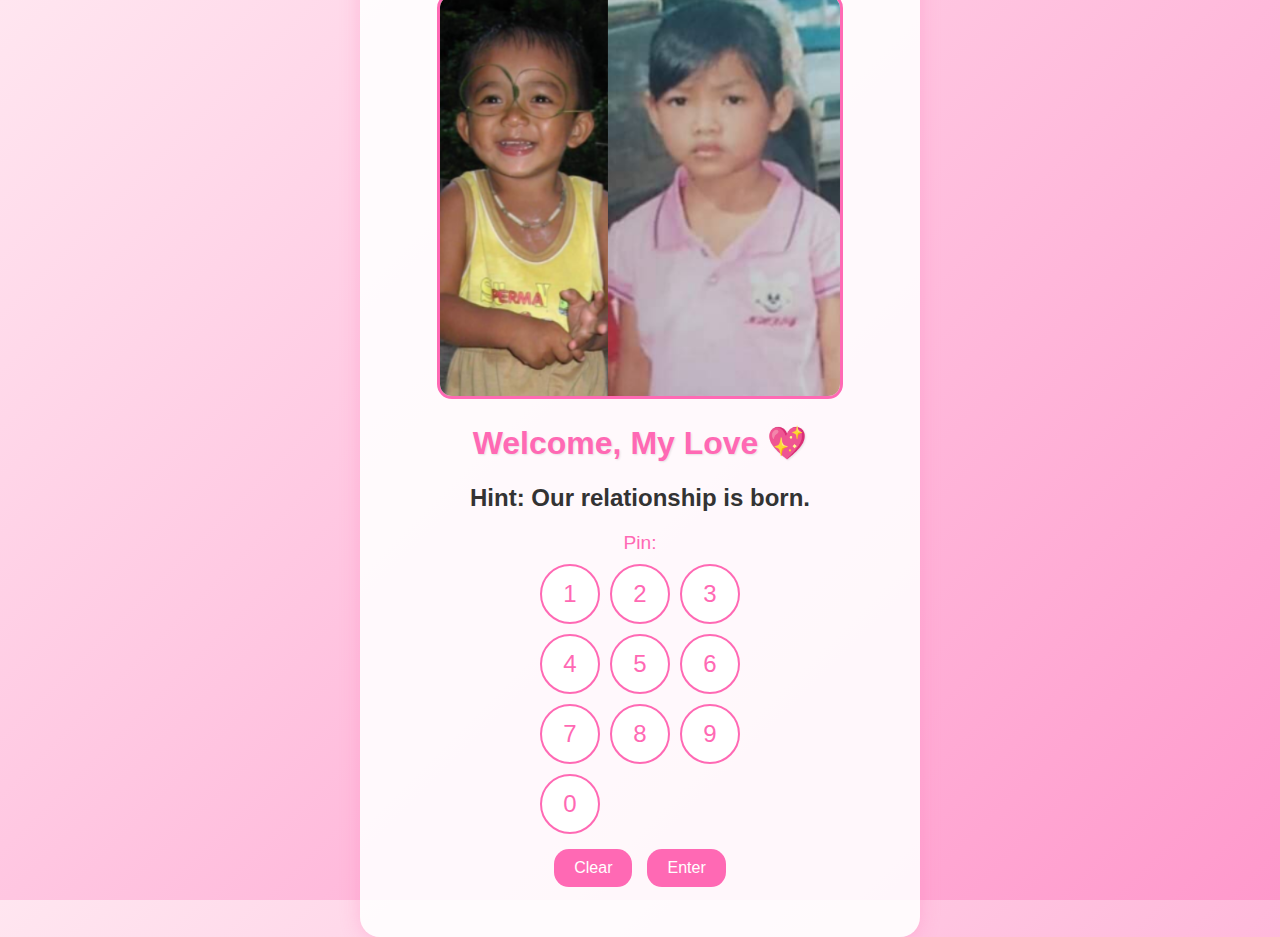
==== index.html @ 51d235bd "Initial commit" ====
<!DOCTYPE html>
<html lang="en">
<head>
    <meta charset="UTF-8">
    <meta name="viewport" content="width=device-width, initial-scale=1.0">
    <title>For My Sweetheart 💕</title>
    <link rel="stylesheet" href="styles.css">
</head>
<body>
    <div id="password-screen">
        <div class="password-container">
            <img src="images/meandyou.png" alt="Our Photo" class="top-image">
            <h1>Welcome, My Love 💖</h1>
            <h2>Hint: Our relationship is born.</h2>
            <div class="keypad-section">
                <div id="pin-display">Pin: </div>
                <div class="keypad">
                    <button class="key" data-value="1">1</button>
                    <button class="key" data-value="2">2</button>
                    <button class="key" data-value="3">3</button>
                    <button class="key" data-value="4">4</button>
                    <button class="key" data-value="5">5</button>
                    <button class="key" data-value="6">6</button>
                    <button class="key" data-value="7">7</button>
                    <button class="key" data-value="8">8</button>
                    <button class="key" data-value="9">9</button>
                    <button class="key" data-value="0">0</button>
                </div>
                <div class="button-row">
                    <button id="clear-btn" class="clear-btn">Clear</button>
                    <a href="main.html" class="enter-btn" onclick="return checkPassword()">Enter</a>
                </div>
            </div>
        </div>
    </div>

    <script src="script.js"></script>
</body>
</html>
---- styles.css ----
body {
    margin: 0;
    padding: 0;
    font-family: 'Arial', sans-serif;
    background: linear-gradient(135deg, #ffe6f0, #ff99cc);
    min-height: 100vh;
    color: #333;
}

/* Default styles (desktop) */
.password-container {
    position: absolute;
    top: 50%;
    left: 50%;
    transform: translate(-50%, -50%);
    text-align: center;
    background: rgba(255, 255, 255, 0.9);
    padding: 30px;
    border-radius: 20px;
    box-shadow: 0 0 20px rgba(255, 105, 180, 0.3);
    width: 90%;
    max-width: 500px;
}

.top-image {
    width: 400px; /* Larger square container width */
    height: 400px; /* Larger square container height (1:1 aspect ratio) */
    border-radius: 15px; /* Slightly rounded corners for a cute look */
    border: 3px solid #ff69b4;
    object-fit: cover; /* Crops the image to fit the container while maintaining aspect ratio */
    object-position: center; /* Centers the crop */
}

h1 {
    color: #ff69b4;
    text-shadow: 1px 1px 2px rgba(0, 0, 0, 0.1);
    font-size: 2rem;
}

.keypad-section {
    margin: 20px 0;
}

#pin-display {
    font-size: 1.2rem;
    color: #ff69b4;
    margin-bottom: 10px;
}

.keypad {
    display: grid;
    grid-template-columns: repeat(3, 60px);
    gap: 10px;
    justify-content: center;
    margin-bottom: 15px;
}

.key {
    width: 60px;
    height: 60px;
    border: 2px solid #ff69b4;
    border-radius: 50%; /* Circular buttons like in your image */
    background-color: white;
    color: #ff69b4;
    font-size: 1.5rem;
    cursor: pointer;
    transition: transform 0.2s, background-color 0.2s;
}

.key:hover {
    transform: scale(1.05);
    background-color: #ff69b4;
    color: white;
}

.button-row {
    display: flex;
    justify-content: center;
    gap: 15px; /* Space between Clear and Enter buttons */
    margin-top: 10px;
}

.clear-btn, .enter-btn {
    padding: 10px 20px;
    background-color: #ff69b4;
    border: none;
    border-radius: 15px;
    color: white;
    font-size: 1rem;
    cursor: pointer;
    transition: transform 0.2s;
    text-decoration: none; /* Remove default link underline for .enter-btn */
    display: inline-block; /* Ensure .enter-btn behaves like a button */
}

.clear-btn:hover, .enter-btn:hover {
    transform: scale(1.05);
}

/* Media Query for Mobile (max-width: 768px) */
@media screen and (max-width: 768px) {
    .password-container {
        position: relative;
        top: 0;
        left: 0;
        transform: none;
        margin: 20px auto;
        padding: 20px;
        width: 90%;
        max-width: 350px;
    }

    .top-image {
        width: 100%; /* Full width of container on mobile */
        height: 100%; /* Maintain 1:1 aspect ratio */
        max-width: 300px; /* Cap to prevent overflow */
        max-height: 300px;
    }

    h1 {
        font-size: 1.5rem;
    }

    .keypad {
        grid-template-columns: repeat(3, 50px); /* Smaller buttons for mobile */
        gap: 8px;
    }

    .key {
        width: 50px;
        height: 50px;
        font-size: 1.2rem;
    }

    .button-row {
        flex-direction: row; /* Ensure buttons stay side by side on mobile */
        gap: 10px; /* Slightly smaller gap on mobile */
    }

    .clear-btn, .enter-btn {
        padding: 8px 16px;
        font-size: 0.9rem;
    }

    #pin-display {
        font-size: 1rem;
    }
}
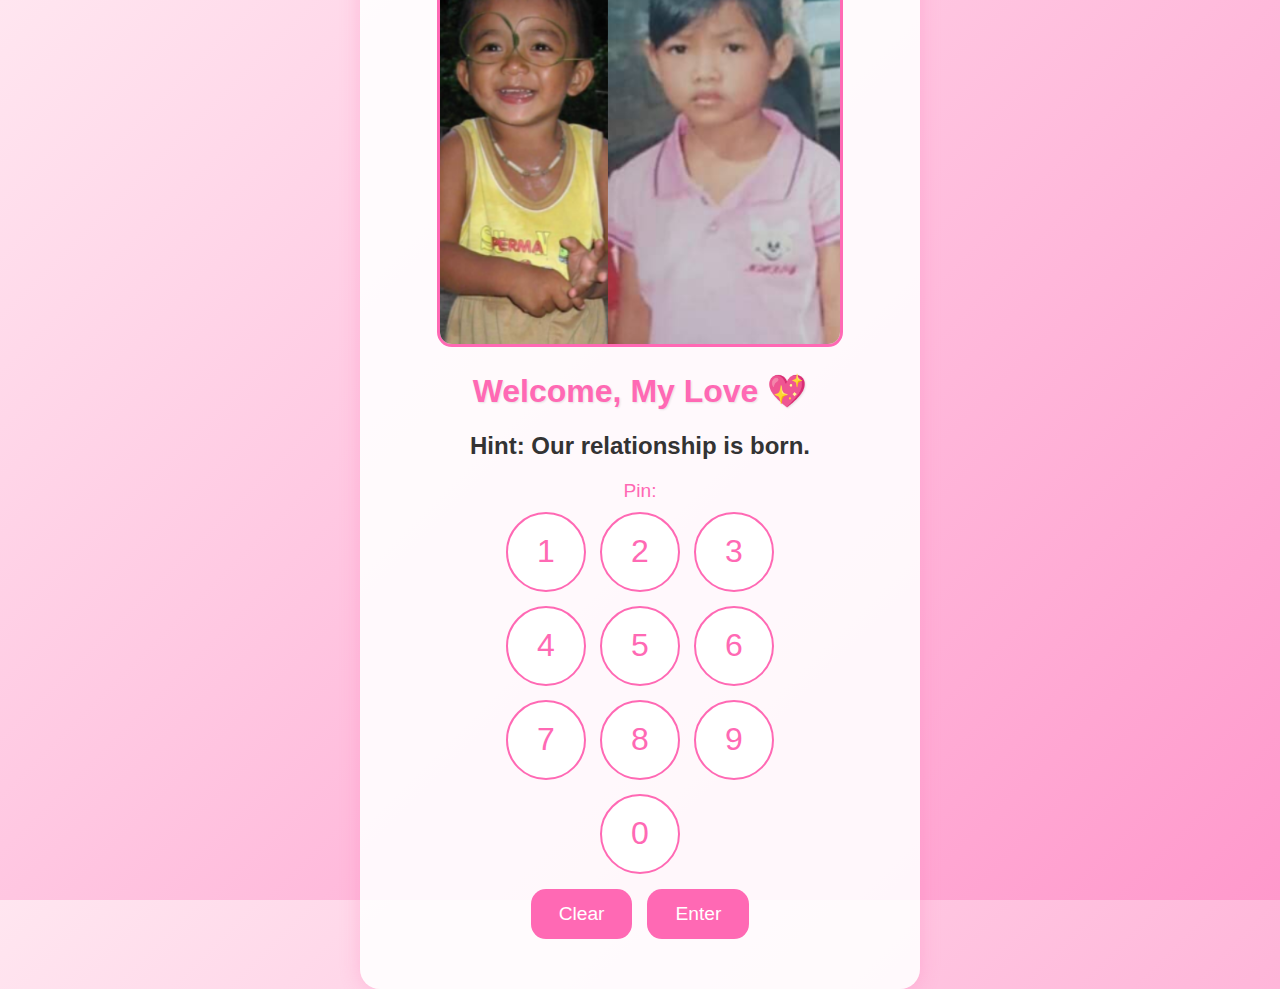
==== commit 495e183a: "update page" ====
--- a/index.html
+++ b/index.html
@@ -24,7 +24,9 @@
                     <button class="key" data-value="7">7</button>
                     <button class="key" data-value="8">8</button>
                     <button class="key" data-value="9">9</button>
+                    <div class="spacer"></div> <!-- Empty space -->
                     <button class="key" data-value="0">0</button>
+                    <div class="spacer"></div> <!-- Empty space -->
                 </div>
                 <div class="button-row">
                     <button id="clear-btn" class="clear-btn">Clear</button>
--- a/styles.css
+++ b/styles.css
@@ -5,6 +5,7 @@
     background: linear-gradient(135deg, #ffe6f0, #ff99cc);
     min-height: 100vh;
     color: #333;
+    overscroll-behavior: none; /* Prevents unwanted scrolling bounce */
 }
 
 /* Default styles (desktop) */
@@ -23,12 +24,12 @@
 }
 
 .top-image {
-    width: 400px; /* Larger square container width */
-    height: 400px; /* Larger square container height (1:1 aspect ratio) */
-    border-radius: 15px; /* Slightly rounded corners for a cute look */
+    width: 400px;
+    height: 400px;
+    border-radius: 15px;
     border: 3px solid #ff69b4;
-    object-fit: cover; /* Crops the image to fit the container while maintaining aspect ratio */
-    object-position: center; /* Centers the crop */
+    object-fit: cover;
+    object-position: center;
 }
 
 h1 {
@@ -39,6 +40,8 @@
 
 .keypad-section {
     margin: 20px 0;
+    -webkit-user-select: none; /* Prevent text selection on touch */
+    user-select: none;
 }
 
 #pin-display {
@@ -49,52 +52,75 @@
 
 .keypad {
     display: grid;
-    grid-template-columns: repeat(3, 60px);
-    gap: 10px;
+    grid-template-columns: repeat(3, 80px); /* Larger for smoother touch */
+    gap: 14px; /* Increased gap for finger separation */
     justify-content: center;
     margin-bottom: 15px;
 }
 
 .key {
-    width: 60px;
-    height: 60px;
+    width: 80px; /* Larger touch target */
+    height: 80px; /* Larger touch target */
     border: 2px solid #ff69b4;
-    border-radius: 50%; /* Circular buttons like in your image */
+    border-radius: 50%;
     background-color: white;
     color: #ff69b4;
-    font-size: 1.5rem;
+    font-size: 2rem; /* Larger font for visibility */
     cursor: pointer;
-    transition: transform 0.2s, background-color 0.2s;
+    transition: transform 0.1s ease, background-color 0.1s ease; /* Faster, smoother transitions */
+    touch-action: manipulation; /* No tap delay */
+    display: flex;
+    align-items: center;
+    justify-content: center;
+    -webkit-tap-highlight-color: transparent; /* Remove default tap highlight */
+}
+
+.key:active {
+    transform: scale(0.95); /* Subtle press feedback */
+    background-color: #ff69b4; /* Immediate color change */
+    color: white;
 }
 
 .key:hover {
-    transform: scale(1.05);
+    transform: scale(1.05); /* Keep hover for desktop */
     background-color: #ff69b4;
     color: white;
+}
+
+.spacer {
+    width: 80px; /* Match key width */
+    height: 80px; /* Match key height for grid alignment */
 }
 
 .button-row {
     display: flex;
     justify-content: center;
-    gap: 15px; /* Space between Clear and Enter buttons */
+    gap: 15px;
     margin-top: 10px;
 }
 
 .clear-btn, .enter-btn {
-    padding: 10px 20px;
+    padding: 14px 28px; /* Larger for smoother touch */
     background-color: #ff69b4;
     border: none;
     border-radius: 15px;
     color: white;
-    font-size: 1rem;
+    font-size: 1.2rem; /* Slightly larger font */
     cursor: pointer;
-    transition: transform 0.2s;
-    text-decoration: none; /* Remove default link underline for .enter-btn */
-    display: inline-block; /* Ensure .enter-btn behaves like a button */
+    transition: transform 0.1s ease, background-color 0.1s ease; /* Faster transitions */
+    text-decoration: none;
+    display: inline-block;
+    touch-action: manipulation;
+    -webkit-tap-highlight-color: transparent; /* Remove tap highlight */
+}
+
+.clear-btn:active, .enter-btn:active {
+    transform: scale(0.95); /* Press feedback */
+    background-color: #ff4d94; /* Slightly darker on press */
 }
 
 .clear-btn:hover, .enter-btn:hover {
-    transform: scale(1.05);
+    transform: scale(1.05); /* Keep hover for desktop */
 }
 
 /* Media Query for Mobile (max-width: 768px) */
@@ -111,9 +137,9 @@
     }
 
     .top-image {
-        width: 100%; /* Full width of container on mobile */
-        height: 100%; /* Maintain 1:1 aspect ratio */
-        max-width: 300px; /* Cap to prevent overflow */
+        width: 100%;
+        height: 100%;
+        max-width: 300px;
         max-height: 300px;
     }
 
@@ -122,24 +148,29 @@
     }
 
     .keypad {
-        grid-template-columns: repeat(3, 50px); /* Smaller buttons for mobile */
-        gap: 8px;
+        grid-template-columns: repeat(3, 65px); /* Touch-friendly size for mobile */
+        gap: 12px;
     }
 
     .key {
-        width: 50px;
-        height: 50px;
-        font-size: 1.2rem;
+        width: 65px;
+        height: 65px;
+        font-size: 1.8rem;
+    }
+
+    .spacer {
+        width: 65px;
+        height: 65px;
     }
 
     .button-row {
-        flex-direction: row; /* Ensure buttons stay side by side on mobile */
-        gap: 10px; /* Slightly smaller gap on mobile */
+        flex-direction: row;
+        gap: 10px;
     }
 
     .clear-btn, .enter-btn {
-        padding: 8px 16px;
-        font-size: 0.9rem;
+        padding: 12px 24px;
+        font-size: 1.1rem;
     }
 
     #pin-display {
